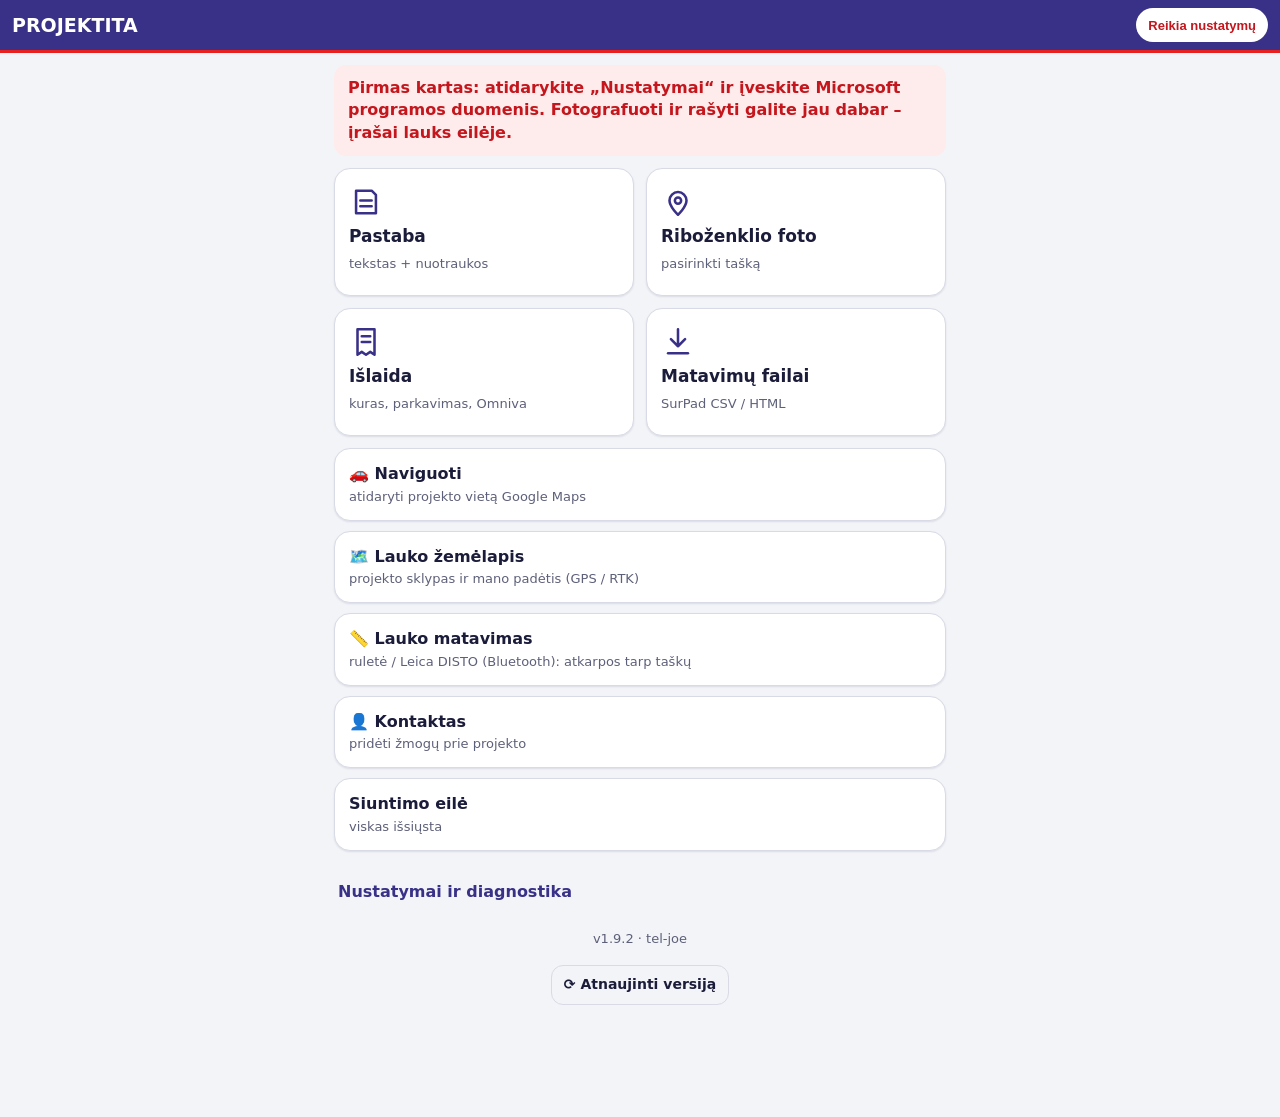
==== index.html @ d84ddcb8 "Update index.html" ====
<!doctype html>
<html lang="lt">
<head>
<meta charset="utf-8">
<meta name="viewport" content="width=device-width, initial-scale=1, viewport-fit=cover">
<meta name="theme-color" content="#393187">
<link rel="manifest" href="manifest.webmanifest">
<link rel="icon" href="icon-192.png">
<link rel="apple-touch-icon" href="icon-192.png">
<title>PROJEKTITA lauke</title>
<link rel="stylesheet" href="app.css">
</head>
<body>
<header class="top">
  <button id="btn-back" class="icon-btn" aria-label="Atgal" hidden>
    <svg viewBox="0 0 24 24" width="24" height="24" fill="none" stroke="currentColor" stroke-width="2.2" stroke-linecap="round" stroke-linejoin="round"><path d="M15 5l-7 7 7 7"/></svg>
  </button>
  <h1 id="title">PROJEKTITA</h1>
  <button id="pill" class="pill" type="button" aria-label="Siuntimo būsena">…</button>
</header>

<main id="main">

  <!-- PRADŽIA -->
  <section id="v-home" class="view" data-title="PROJEKTITA">
    <div id="home-banner" class="banner" hidden></div>
    <div class="grid">
      <button class="card act" data-go="note">
        <svg viewBox="0 0 24 24" width="34" height="34" fill="none" stroke="currentColor" stroke-width="1.8" stroke-linecap="round" stroke-linejoin="round"><path d="M5 4h11l3 3v13H5z"/><path d="M8 11h8M8 15h8"/></svg>
        <span>Pastaba</span><small>tekstas + nuotraukos</small>
      </button>
      <button class="card act" data-go="marker">
        <svg viewBox="0 0 24 24" width="34" height="34" fill="none" stroke="currentColor" stroke-width="1.8" stroke-linecap="round" stroke-linejoin="round"><path d="M12 21s-6-5.6-6-10a6 6 0 0112 0c0 4.4-6 10-6 10z"/><circle cx="12" cy="11" r="2.2"/></svg>
        <span>Riboženklio foto</span><small>pasirinkti tašką</small>
      </button>
      <button class="card act" data-go="expense">
        <svg viewBox="0 0 24 24" width="34" height="34" fill="none" stroke="currentColor" stroke-width="1.8" stroke-linecap="round" stroke-linejoin="round"><path d="M6 3h12v18l-3-2-3 2-3-2-3 2z"/><path d="M9 8h6M9 12h6"/></svg>
        <span>Išlaida</span><small>kuras, parkavimas, Omniva</small>
      </button>
      <button class="card act" data-go="files">
        <svg viewBox="0 0 24 24" width="34" height="34" fill="none" stroke="currentColor" stroke-width="1.8" stroke-linecap="round" stroke-linejoin="round"><path d="M12 3v12M7 10l5 5 5-5"/><path d="M5 20h14"/></svg>
        <span>Matavimų failai</span><small>SurPad CSV / HTML</small>
      </button>
    </div>
    <button class="card wide" id="home-nav" type="button">
      <span>🚗 Naviguoti</span><small>atidaryti projekto vietą Google Maps</small>
    </button>
    <button class="card wide" data-go="field" id="home-field" type="button">
      <span>🗺️ Lauko žemėlapis</span><small>projekto sklypas ir mano padėtis (GPS / RTK)</small>
    </button>
    <button class="card wide" data-go="fm" id="home-fm" type="button">
      <span>📏 Lauko matavimas</span><small>ruletė / Leica DISTO (Bluetooth): atkarpos tarp taškų</small>
    </button>
    <button class="card wide" data-go="contact" id="home-contact" type="button">
      <span>👤 Kontaktas</span><small>pridėti žmogų prie projekto</small>
    </button>
    <button class="card wide" data-go="queue" id="home-queue">
      <span id="home-queue-title">Siuntimo eilė</span><small id="home-queue-sub">—</small>
    </button>
    <button class="link" data-go="settings">Nustatymai ir diagnostika</button>
    <p class="muted center small" id="home-ver"></p>
    <p class="center"><button type="button" class="btn ghost small" id="home-update">⟳ Atnaujinti versiją</button></p>
  </section>

  <!-- PASTABA -->
  <section id="v-note" class="view" data-title="Nauja pastaba" hidden>
    <label class="lbl">Projektas</label>
    <button type="button" class="pick" id="note-project">Pasirinkite projektą…</button>
    <label class="lbl" for="note-cat">Tipas</label>
    <select id="note-cat"></select>
    <label class="lbl" for="note-title">Tema</label>
    <input id="note-title" type="text" autocomplete="off" placeholder="Trumpai, kas atsitiko / ką padaryti">
    <label class="lbl" for="note-body">Aprašymas</label>
    <textarea id="note-body" rows="5" placeholder="Smulkiau (nebūtina)"></textarea>
    <label class="lbl">Nuotraukos</label>
    <div class="row">
      <button type="button" class="btn" id="note-cam">Fotografuoti</button>
      <button type="button" class="btn ghost" id="note-gal">Iš galerijos</button>
    </div>
    <div class="thumbs" id="note-thumbs"></div>
    <div class="bar"><button type="button" class="btn primary" id="note-save">Išsaugoti į eilę</button></div>
  </section>

  <!-- RIBOŽYMIO FOTO -->
  <section id="v-marker" class="view" data-title="Riboženklio foto" hidden>
    <label class="lbl">Projektas</label>
    <button type="button" class="pick" id="marker-project">Pasirinkite projektą…</button>
    <div id="marker-body" hidden>
      <div class="row between">
        <div id="marker-info" class="muted small"></div>
        <button type="button" class="btn small ghost" id="marker-refresh">Atnaujinti taškus</button>
      </div>
      <input id="marker-filter" type="search" inputmode="numeric" placeholder="Ieškoti taško Nr. …" autocomplete="off">
      <div class="chips" id="marker-chips"></div>
      <div id="marker-manual" class="manual" hidden>
        <p class="muted small" id="marker-manual-msg"></p>
        <div class="row">
          <input id="marker-nr" type="text" placeholder="Taško Nr." autocomplete="off">
          <button type="button" class="btn" id="marker-nr-go">Fotografuoti</button>
        </div>
      </div>
    </div>
  </section>

  <!-- KONTAKTAS -->
  <section id="v-contact" class="view" data-title="Naujas kontaktas" hidden>
    <label class="lbl">Projektas</label>
    <button type="button" class="pick" id="ct-project">Pasirinkite projektą…</button>
    <button type="button" class="btn ghost" id="ct-pick" hidden>Pasirinkti iš telefono kontaktų</button>
    <label class="lbl" for="ct-name">Vardas, pavardė / pavadinimas</label>
    <input id="ct-name" type="text" autocomplete="off">
    <label class="lbl" for="ct-role">Kas jis projekte</label>
    <input id="ct-role" type="text" list="ct-roles" autocomplete="off" placeholder="Savininkas, kaimynas, notaras…">
    <datalist id="ct-roles"><option value="Savininkas"><option value="Bendraturtis"><option value="Užsakovo atstovas"><option value="Kaimynas"><option value="Notaras"><option value="Teisininkas"><option value="Seniūnas"><option value="Savivaldybė"><option value="Kita"></datalist>
    <label class="lbl" for="ct-phone">Telefonas</label>
    <input id="ct-phone" type="tel" autocomplete="off" placeholder="+370…">
    <label class="lbl" for="ct-email">El. paštas</label>
    <input id="ct-email" type="email" autocomplete="off">
    <label class="lbl" for="ct-notes">Pastabos</label>
    <textarea id="ct-notes" rows="3" placeholder="Nebūtina"></textarea>
    <div class="bar"><button type="button" class="btn primary" id="ct-save">Išsaugoti į eilę</button></div>
  </section>

  <!-- IŠLAIDA -->
  <section id="v-expense" class="view" data-title="Nauja išlaida" hidden>
    <label class="lbl">Projektas (nebūtina)</label>
    <button type="button" class="pick" id="exp-project">Be projekto</button>
    <label class="lbl" for="exp-cat">Kategorija</label>
    <select id="exp-cat"></select>
    <div class="row cols3">
      <div><label class="lbl" for="exp-qty">Kiekis</label><input id="exp-qty" type="text" inputmode="decimal" value="1"></div>
      <div><label class="lbl" for="exp-unit">Vnt. kaina, €</label><input id="exp-unit" type="text" inputmode="decimal" placeholder="0,00"></div>
      <div><label class="lbl" for="exp-amount">Suma, €</label><input id="exp-amount" type="text" inputmode="decimal" placeholder="0,00"></div>
    </div>
    <label class="lbl" for="exp-party">Kontrahentas</label>
    <input id="exp-party" type="text" autocomplete="off">
    <div class="row cols2">
      <div><label class="lbl" for="exp-date">Data</label><input id="exp-date" type="date"></div>
      <div><label class="lbl" for="exp-doc">Dok. Nr.</label><input id="exp-doc" type="text" autocomplete="off"></div>
    </div>
    <label class="lbl" for="exp-comment">Komentaras</label>
    <input id="exp-comment" type="text" autocomplete="off">
    <label class="lbl">Kvito nuotrauka</label>
    <div class="row">
      <button type="button" class="btn" id="exp-cam">Fotografuoti kvitą</button>
      <button type="button" class="btn ghost" id="exp-gal">Iš galerijos</button>
    </div>
    <div class="thumbs" id="exp-thumbs"></div>
    <div class="bar"><button type="button" class="btn primary" id="exp-save">Išsaugoti į eilę</button></div>
  </section>

  <!-- MATAVIMŲ FAILAI -->
  <section id="v-files" class="view" data-title="Matavimų failai" hidden>
    <label class="lbl">Projektas</label>
    <button type="button" class="pick" id="files-project">Pasirinkite projektą…</button>
    <p class="muted small">Pasirinkite SurPad eksportuotus CSV (ir, jei norite, HTML) failus. Kompiuteryje jie bus sudėti į projekto „04 matavimu duomenys“ dienos aplanką pagal matavimo datą.</p>
    <button type="button" class="btn" id="files-pick">Pasirinkti failus…</button>
    <ul class="list" id="files-list"></ul>
    <div class="bar"><button type="button" class="btn primary" id="files-save">Išsaugoti į eilę</button></div>
  </section>

  <!-- LAUKO MATAVIMAS (ruletė / DISTO) -->
  <section id="v-fm" class="view" data-title="Lauko matavimas" hidden>
    <label class="lbl">Projektas</label>
    <button type="button" class="pick" id="fm-project">Pasirinkite projektą…</button>
    <div class="card fm-box">
      <div class="row between">
        <div>
          <div id="fm-status" class="small muted">DISTO neprijungtas</div>
          <div id="fm-big" class="fm-big">—</div>
        </div>
        <button type="button" class="btn" id="fm-connect">Prijungti DISTO</button>
      </div>
    </div>
    <div id="fm-abris" class="card fm-ab" hidden>
      <div class="row between"><b>Abriso juodraštis</b><span><button type="button" class="btn small primary" id="fm-ab-full">⛶ Planas</button> <button type="button" class="btn small ghost" id="fm-ab-refresh">⟳ Atnaujinti</button></span></div>
      <div id="fm-ab-info" class="small muted"></div>
      <div class="fm-ab-wrap">
        <svg id="fm-ab-svg" xmlns="http://www.w3.org/2000/svg" preserveAspectRatio="xMidYMid meet" hidden></svg>
        <div class="fm-ab-zoom">
          <button type="button" id="fm-ab-zin" aria-label="Didinti">＋</button>
          <button type="button" id="fm-ab-zout" aria-label="Mažinti">－</button>
          <button type="button" id="fm-ab-zfit" aria-label="Rodyti visą">⤢</button>
        </div>
      </div>
      <div class="fm-ab-tools">
        <button type="button" class="btn small ghost" id="fm-ab-len">✎ Ruletės ilgis</button>
        <button type="button" class="btn small ghost" id="fm-ab-move">✥ Kampai</button>
        <button type="button" class="btn small ghost" id="fm-ab-add">＋ Objektas</button>
      </div>
      <div id="fm-ab-rot" class="fm-ab-tools" hidden>
        <span class="small muted">Pakreipti:</span>
        <select id="fm-ab-step" aria-label="Kampo žingsnis"><option value="0.1">0,1°</option><option value="0.5">0,5°</option><option value="1" selected>1°</option><option value="2">2°</option><option value="5">5°</option></select>
        <select id="fm-ab-pivot" aria-label="Sukimo taškas"><option value="a">apie pradžią</option><option value="m">apie vidurį</option><option value="b">apie pabaigą</option></select>
        <button type="button" class="btn small ghost" id="fm-ab-ccw" aria-label="Sukti prieš laikrodžio rodyklę">⟲</button>
        <button type="button" class="btn small ghost" id="fm-ab-cw" aria-label="Sukti pagal laikrodžio rodyklę">⟳</button>
        <button type="button" class="btn small ghost" id="fm-ab-del" hidden>✕ Šalinti objektą</button>
      </div>
      <div id="fm-ab-new" class="manual" hidden>
        <div class="row cols2">
          <div><label class="lbl" for="fm-ab-kind">Objektas</label><select id="fm-ab-kind"></select></div>
          <div><label class="lbl" for="fm-ab-how">Kaip</label><select id="fm-ab-how"><option value="rect">Pagal ilgį (× plotį)</option><option value="draw">Braižyti pirštu</option></select></div>
        </div>
        <div id="fm-ab-dims" class="row cols2">
          <div><label class="lbl" for="fm-ab-l">Ilgis, m</label><input id="fm-ab-l" type="text" inputmode="decimal" placeholder="0,00"></div>
          <div><label class="lbl" for="fm-ab-w">Plotis, m (kontūrui)</label><input id="fm-ab-w" type="text" inputmode="decimal" placeholder="0,00"></div>
        </div>
        <div class="row" style="margin-top:8px"><button type="button" class="btn primary" id="fm-ab-create">Pridėti</button></div>
      </div>
      <div id="fm-ab-draw" class="fm-ab-tools" hidden>
        <button type="button" class="btn small" id="fm-ab-fin-c">Baigti (uždaras)</button>
        <button type="button" class="btn small ghost" id="fm-ab-fin-o">Baigti (atviras)</button>
        <button type="button" class="btn small ghost" id="fm-ab-undo">↶ Atšaukti tašką</button>
        <button type="button" class="btn small ghost" id="fm-ab-cancel">✕</button>
      </div>
      <label class="chk"><input type="checkbox" id="fm-ab-apply" checked> Pataisyti brėžinį pagal išmatuotą ilgį</label>
      <button type="button" class="link" id="fm-ab-reset">Atstatyti pradinį brėžinį iš DWG</button>
      <div id="fm-ab-bar" class="fm-ab-bar" hidden>
        <div id="fm-ab-sel" class="small"></div>
        <div class="row">
          <input id="fm-ab-dist" type="text" inputmode="decimal" autocomplete="off" placeholder="Ruletės ilgis, m">
          <button type="button" class="btn primary" id="fm-ab-save">Įrašyti</button>
        </div>
        <div class="row"><button type="button" class="btn primary" id="fm-ab-use" hidden style="flex:1">Priskirti D2</button></div>
        <div class="row between"><span id="fm-ab-live" class="small muted">D2: —</span><button type="button" class="btn small ghost" id="fm-ab-conn">Prijungti DISTO</button></div>
      </div>
    </div>
    <div class="row cols2">
      <div><label class="lbl" for="fm-from">Nuo taško</label><input id="fm-from" type="text" list="fm-names" autocomplete="off" autocapitalize="characters" placeholder="pvz. K1"></div>
      <div><label class="lbl" for="fm-to">Iki taško</label><input id="fm-to" type="text" list="fm-names" autocomplete="off" autocapitalize="characters" placeholder="pvz. R5"></div>
    </div>
    <datalist id="fm-names"></datalist>
    <div class="row cols2">
      <div><label class="lbl" for="fm-dist">Atstumas, m</label><input id="fm-dist" type="text" inputmode="decimal" placeholder="0,000"></div>
      <div><label class="lbl" for="fm-note">Pastaba</label><input id="fm-note" type="text" autocomplete="off" placeholder="nebūtina"></div>
    </div>
    <label class="chk"><input type="checkbox" id="fm-chain"> Grandinė: kita atkarpa prasideda ten, kur ši baigėsi</label>
    <label class="chk"><input type="checkbox" id="fm-auto"> Įrašyti automatiškai, kai ateina matavimas iš DISTO</label>
    <div class="row" style="margin-top:8px">
      <button type="button" class="btn primary" id="fm-add">Įrašyti atkarpą</button>
      <button type="button" class="btn ghost" id="fm-swap" aria-label="Sukeisti Nuo ir Iki">⇄</button>
    </div>
    <h2>Atkarpos</h2>
    <ul class="list" id="fm-list"></ul>
    <label class="lbl" for="fm-sketch">Eskizo pastaba (nebūtina)</label>
    <textarea id="fm-sketch" rows="2" placeholder="Pvz. matuota nuo pastato kampų iki ribos taško prie tvoros"></textarea>
    <div class="bar"><button type="button" class="btn primary" id="fm-save">Išsaugoti į eilę</button></div>
  </section>

  <!-- EILĖ -->
  <section id="v-queue" class="view" data-title="Siuntimo eilė" hidden>
    <div class="row">
      <button type="button" class="btn primary" id="queue-send">Siųsti dabar</button>
      <button type="button" class="btn ghost" id="queue-clean">Išvalyti išsiųstus</button>
    </div>
    <p class="muted small" id="queue-msg"></p>
    <ul class="list" id="queue-list"></ul>
  </section>

  <!-- LAUKO ŽEMĖLAPIS -->
  <section id="v-field" class="view" data-title="Lauko žemėlapis" hidden>
    <div id="field-start">
      <label class="lbl">Projektas</label>
      <button type="button" class="pick" id="field-project">Pasirinkite projektą…</button>
      <p class="muted small">„Sklypas pagal mano vietą“: kompiuteris suranda jūsų vietos sklypą ir besiribojančius (≤ 0,5 m) iš „Ribos“ SHP. Pasirinkus projektą: kompiuteris (PROJEKTITA turi būti atidaryta) paruoš šio projekto sklypą, kaimynus ir objekto tašką. Telefonas paketą atsisiunčia, iš OneDrive jį ištrina ir laiko tik čia, kol paspausite „Baigti ir ištrinti“ (arba 3 dienas).</p>
      <button type="button" class="btn primary wide100" id="field-get">Gauti lauko paketą</button>
      <button type="button" class="btn primary wide100" id="field-here">📍 Sklypas pagal mano vietą (iš kompiuterio)</button>
      <button type="button" class="btn primary wide100" id="field-lpnear">📌 Vietiniai punktai pagal mano vietą</button>
      <button type="button" class="btn ghost wide100" id="field-test">Testas be projekto (mano vieta)</button>
      <div id="field-wait" class="banner" hidden><span id="field-wait-txt"></span> <button type="button" class="btn small ghost" id="field-cancel" hidden>Atšaukti</button></div>
      <h2 id="field-saved-h" hidden>Telefone esantys paketai</h2>
      <ul id="field-saved" class="list"></ul>
      <button type="button" class="btn ghost" id="field-clear" hidden>Ištrinti visus lauko duomenis</button>
    </div>
    <div id="field-map-wrap" hidden>
      <div class="fld-info" id="field-info"></div>
      <div class="fld-map">
        <canvas id="field-canvas"></canvas>
        <div class="fld-ctl">
          <button type="button" id="field-zin" aria-label="Priartinti">+</button>
          <button type="button" id="field-zout" aria-label="Nutolinti">−</button>
          <button type="button" id="field-center" aria-label="Centruoti į mane">◎</button>
          <button type="button" id="field-bg" aria-label="Fono žemėlapis">🗺</button>
          <button type="button" id="field-lp" aria-label="Vietiniai punktai" hidden>📌</button>
        </div>
        <div class="fld-lp" id="field-lp-pop" hidden><button type="button" class="x" id="field-lp-x" aria-label="Uždaryti">×</button><div id="field-lp-body"></div></div>
      </div>
      <div class="row" style="margin-top:10px">
        <button type="button" class="btn small ghost" id="field-fit">Visas sklypas</button>
        <button type="button" class="btn small ghost" id="field-mark">Žyma čia</button>
        <button type="button" class="btn small" id="field-ar">📷 AR</button>
        <button type="button" class="btn small" id="field-done">Baigti ir ištrinti</button>
      </div>
      <p id="field-legend" class="muted small"></p>
    </div>
  </section>

  <!-- NUSTATYMAI -->
  <section id="v-settings" class="view" data-title="Nustatymai" hidden>
    <h2>Paskyra</h2>
    <p id="set-account" class="muted"></p>
    <div class="row">
      <button type="button" class="btn primary" id="set-login">Prisijungti su Microsoft</button>
      <button type="button" class="btn ghost" id="set-logout">Atsijungti</button>
    </div>
    <h2>Įrenginys</h2>
    <label class="lbl" for="set-device">Įrenginio vardas (matomas importo lange)</label>
    <input id="set-device" type="text" autocomplete="off">
    <h2>Microsoft programa (vienkartinis nustatymas)</h2>
    <label class="lbl" for="set-client">Application (client) ID</label>
    <input id="set-client" type="text" autocomplete="off" spellcheck="false">
    <label class="lbl" for="set-tenant">Directory (tenant) ID</label>
    <input id="set-tenant" type="text" autocomplete="off" spellcheck="false">
    <label class="lbl" for="set-path">OneDrive aplankas telefono dėžutei</label>
    <input id="set-path" type="text" autocomplete="off" spellcheck="false">
    <div class="bar"><button type="button" class="btn primary" id="set-save">Išsaugoti nustatymus</button></div>
    <h2>Duomenys iš kompiuterio</h2>
    <p class="muted small" id="set-data"></p>
    <button type="button" class="btn" id="set-refresh">Atnaujinti projektų sąrašą</button>
    <button type="button" class="btn ghost" id="set-fieldclear">Ištrinti visus lauko duomenis</button>
    <button type="button" class="btn" id="set-lpreload">Atnaujinti vietinius punktus (iš OneDrive)</button>
    <button type="button" class="btn" id="set-lplink">Susieti nuotraukas su punktais (photo)</button>
    <p class="muted small" id="set-lpinfo"></p>
    <h2>Diagnostika</h2>
    <pre id="set-log" class="log"></pre>
    <div class="row">
      <button type="button" class="btn ghost" id="set-copylog">Kopijuoti žurnalą</button>
      <button type="button" class="btn ghost" id="set-clearlog">Išvalyti</button>
    </div>
  </section>
</main>

<!-- AR KAMEROS VAIZDAS -->
<div id="ar" hidden>
  <video id="ar-video" playsinline muted autoplay></video>
  <canvas id="ar-canvas"></canvas>
  <div id="ar-hud" class="ar-hud"></div>
  <div id="ar-msg" class="ar-msg"></div>
  <div class="ar-bar">
    <div id="ar-panel" class="ar-panel" hidden>
      <div class="ar-row">
        <button type="button" id="ar-left" aria-label="Perstumti kairėn">◀ 1°</button>
        <button type="button" id="ar-right" aria-label="Perstumti dešinėn">1° ▶</button>
        <button type="button" id="ar-up" aria-label="Pakelti taškus">▲ 0,5°</button>
        <button type="button" id="ar-down" aria-label="Nuleisti taškus">▼ 0,5°</button>
      </div>
      <div class="ar-row">
        <button type="button" id="ar-fov-">FOV −</button>
        <button type="button" id="ar-fov+">FOV +</button>
        <button type="button" id="ar-h">Aukštis</button>
        <button type="button" id="ar-reset">Atstatyti</button>
      </div>
      <div class="ar-row">
        <button type="button" id="ar-bh">Linijos aukštis virš žemės</button>
      </div>
    </div>
    <div class="ar-row">
      <button type="button" id="ar-cal" class="main">Sulygiuoti pagal tašką</button>
      <button type="button" id="ar-fix">📌 Fiksuoti vietą</button>
    </div>
    <div class="ar-row">
      <button type="button" id="ar-cfg">⚙ Kalibravimas</button>
      <button type="button" id="ar-close">Uždaryti</button>
    </div>
  </div>
  <div id="ar-pick" class="ar-pick" hidden>
    <div class="ar-pick-card">
      <div class="sheet-head"><strong>Į kurį tašką nukreipta kryptis?</strong><button type="button" class="icon-btn" id="ar-pick-close" aria-label="Uždaryti">✕</button></div>
      <p class="muted small">Atsistokite vienoje vietoje ir nutaikykite centrinį kryžiuką į tikrą tašką ant ŽEMĖS natūroje (pvz. riboženklį), tada pasirinkite jį sąraše. Taip sulygiuojama ir kryptis, ir pasvirimas.</p>
      <ul id="ar-pick-list" class="list pick-list"></ul>
    </div>
  </div>
</div>

<!-- PROJEKTO PASIRINKIMAS -->
<div id="picker" class="sheet" hidden>
  <div class="sheet-card">
    <div class="sheet-head">
      <strong id="picker-title">Projektas</strong>
      <button type="button" class="icon-btn" id="picker-close" aria-label="Uždaryti">
        <svg viewBox="0 0 24 24" width="24" height="24" fill="none" stroke="currentColor" stroke-width="2.2" stroke-linecap="round"><path d="M6 6l12 12M18 6L6 18"/></svg>
      </button>
    </div>
    <input id="picker-q" type="search" placeholder="Ieškoti pagal PRJ, užsakovą, vietovę…" autocomplete="off">
    <label class="chk"><input type="checkbox" id="picker-completed"> Rodyti ir užbaigtus</label>
    <ul class="list pick-list" id="picker-list"></ul>
    <div class="manual-prj">
      <input id="picker-manual" type="text" placeholder="Arba įrašykite PRJ numerį (pvz. PRJ491)" autocomplete="off" autocapitalize="characters">
      <button type="button" class="btn" id="picker-manual-ok">Naudoti</button>
    </div>
    <p class="muted small" id="picker-note"></p>
  </div>
</div>

<div id="toast" class="toast" hidden></div>

<input type="file" id="in-cam" accept="image/*" capture="environment" hidden>
<input type="file" id="in-gal" accept="image/*" multiple hidden>
<input type="file" id="in-files" accept=".csv,.htm,.html,text/csv,text/html,text/plain" multiple hidden>

<script src="config.js"></script>
<script src="app.js"></script>
</body>
</html>
---- app.css ----
/* Įmonės spalvos: tamsiai mėlyna, raudona, balta (+ pilka neutraliems elementams) */
:root{
  --bg:#f3f4f8; --card:#ffffff; --text:#1b1c3a; --muted:#5d6079; --line:#d8dae6;
  --primary:#393187; --primary-text:#ffffff; --primary-soft:#e8e7f5;
  --accent:#e8201f;
  --warn:#c4161c; --warn-soft:#fdeceb; --bad:#c4161c; --bad-soft:#fdeceb; --ok:#393187;
  --shadow:0 1px 2px rgba(20,20,60,.10);
}
@media (prefers-color-scheme:dark){
  :root{
    --bg:#121226; --card:#1b1b38; --text:#eceefb; --muted:#a4a7c8; --line:#2d2e56;
    --primary:#8d86e8; --primary-text:#101036; --primary-soft:#26264f;
    --accent:#ff5a58;
    --warn:#ff8a86; --warn-soft:#3c1a22; --bad:#ff6b68; --bad-soft:#3c1a22; --ok:#b3aef6;
    --shadow:none;
  }
}
*{box-sizing:border-box;-webkit-tap-highlight-color:transparent}
html,body{margin:0;padding:0;background:var(--bg);color:var(--text);
  font:16px/1.4 system-ui,-apple-system,"Segoe UI",Roboto,Arial,sans-serif}
.top{position:sticky;top:0;z-index:5;display:flex;align-items:center;gap:8px;
  padding:calc(8px + env(safe-area-inset-top)) 12px 8px;background:var(--primary);color:var(--primary-text);border-bottom:3px solid var(--accent)}
.top h1{flex:1;margin:0;font-size:19px;font-weight:650;white-space:nowrap;overflow:hidden;text-overflow:ellipsis}
.icon-btn{background:transparent;border:0;color:inherit;padding:8px;margin:-4px;border-radius:10px;min-width:44px;min-height:44px;display:inline-flex;align-items:center;justify-content:center}
.pill{border:0;border-radius:999px;padding:7px 12px;font-size:13px;font-weight:600;background:rgba(255,255,255,.2);color:var(--primary-text);min-height:34px}
.pill.ok{background:rgba(255,255,255,.25)}
.pill.warn{background:#ffffff;color:var(--warn)}
.pill.bad{background:var(--bad);color:#ffffff}
main{padding:12px 14px calc(96px + env(safe-area-inset-bottom));max-width:640px;margin:0 auto}
.view[hidden],[hidden]{display:none !important}
h2{font-size:14px;text-transform:uppercase;letter-spacing:.06em;color:var(--muted);margin:22px 0 6px}
.lbl{display:block;font-size:13px;font-weight:600;color:var(--muted);margin:14px 0 5px}
input[type=text],input[type=search],input[type=date],input[type=tel],input[type=email],select,textarea,.pick{
  width:100%;font:inherit;color:var(--text);background:var(--card);border:1.5px solid var(--line);
  border-radius:12px;padding:13px 12px;min-height:50px}
textarea{resize:vertical}
input:focus,select:focus,textarea:focus,.pick:focus{outline:2px solid var(--primary);outline-offset:1px;border-color:transparent}
.pick{text-align:left;display:block;cursor:pointer}
.pick.empty{color:var(--muted)}
.pick.filled{font-weight:600}
.row{display:flex;gap:10px;flex-wrap:wrap;align-items:flex-end}
.row.between{justify-content:space-between;align-items:center}
.row.cols3>div{flex:1 1 0;min-width:0}
.row.cols2>div{flex:1 1 0;min-width:0}
.row>input{flex:1}
.btn{font:inherit;font-weight:650;border-radius:12px;border:1.5px solid var(--primary);background:var(--card);color:var(--primary);
  padding:12px 16px;min-height:50px;cursor:pointer}
.btn.primary{background:var(--primary);color:var(--primary-text)}
.btn.ghost{border-color:var(--line);color:var(--text);background:transparent}
.btn.small{min-height:40px;padding:8px 12px;font-size:14px}
.btn:disabled{opacity:.5}
.bar{position:sticky;bottom:0;padding:12px 0 calc(8px + env(safe-area-inset-bottom));background:linear-gradient(to top,var(--bg) 70%,transparent);margin-top:18px}
.bar .btn{width:100%}
.grid{display:grid;grid-template-columns:1fr 1fr;gap:12px;margin:6px 0 12px}
.card{background:var(--card);border:1px solid var(--line);border-radius:16px;box-shadow:var(--shadow);color:var(--text);font:inherit}
.card.act{display:flex;flex-direction:column;align-items:flex-start;gap:6px;padding:16px 14px;min-height:128px;text-align:left;cursor:pointer}
.card.act svg{color:var(--primary)}
.card.act span{font-size:17px;font-weight:700}
.card.act small,.card.wide small{color:var(--muted);font-size:13px}
.card.wide{margin-bottom:10px;display:flex;flex-direction:column;gap:2px;width:100%;padding:14px;text-align:left;cursor:pointer}
.card.wide span{font-weight:700}
.link{background:none;border:0;color:var(--primary);font:inherit;font-weight:600;padding:14px 4px;margin-top:6px;cursor:pointer}
.banner{border-radius:12px;padding:12px 14px;margin-bottom:12px;background:var(--warn-soft);color:var(--warn);font-weight:600}
.banner.bad{background:var(--bad-soft);color:var(--bad)}
.muted{color:var(--muted)} .small{font-size:13px} .center{text-align:center}
.thumbs{display:flex;flex-wrap:wrap;gap:8px;margin-top:10px}
.thumb{position:relative;width:84px;height:84px;border-radius:10px;overflow:hidden;border:1px solid var(--line);background:var(--card)}
.thumb img{width:100%;height:100%;object-fit:cover;display:block}
.thumb button{position:absolute;top:2px;right:2px;width:28px;height:28px;border-radius:50%;border:0;background:rgba(0,0,0,.65);color:#fff;font-size:16px;line-height:1}
.list{list-style:none;margin:10px 0;padding:0}
.list li{background:var(--card);border:1px solid var(--line);border-radius:12px;padding:11px 12px;margin-bottom:8px}
.list li .t{font-weight:650}
.list li .s{color:var(--muted);font-size:13px;margin-top:2px;word-break:break-word}
.list li .st{display:inline-block;font-size:12px;font-weight:700;border-radius:999px;padding:2px 9px;margin-top:6px}
.st.pending{background:var(--warn-soft);color:var(--warn)}
.st.sending{background:var(--primary-soft);color:var(--ok)}
.st.sent{background:var(--primary-soft);color:var(--ok)}
.st.error{background:var(--bad-soft);color:var(--bad)}
.list li .acts{display:flex;gap:8px;margin-top:8px}
.chips{display:grid;grid-template-columns:repeat(auto-fill,minmax(92px,1fr));gap:9px;margin:10px 0}
.chip{position:relative;font:inherit;border:1.5px solid var(--line);background:var(--card);color:var(--text);border-radius:12px;
  padding:10px 6px 8px;min-height:64px;text-align:center;cursor:pointer}
.chip b{display:block;font-size:20px}
.chip small{display:block;color:var(--muted);font-size:12px;overflow:hidden;text-overflow:ellipsis;white-space:nowrap}
.chip.done{border-color:var(--primary);background:var(--primary-soft)}
.chip .n{position:absolute;top:4px;right:6px;font-size:12px;font-weight:700;color:var(--ok)}
.manual{margin-top:14px;padding:12px;border:1px dashed var(--line);border-radius:12px}
.sheet{position:fixed;inset:0;z-index:20;background:rgba(0,0,0,.5);display:flex;align-items:flex-end}
.sheet-card{background:var(--bg);width:100%;max-width:640px;margin:0 auto;border-radius:18px 18px 0 0;padding:14px 14px calc(14px + env(safe-area-inset-bottom));
  max-height:88vh;display:flex;flex-direction:column}
.sheet-head{display:flex;align-items:center;justify-content:space-between;margin-bottom:8px}
.pick-list{overflow:auto;flex:1;min-height:120px}
.pick-list li{cursor:pointer}
.chk{display:flex;gap:8px;align-items:center;margin:8px 0;font-size:14px;color:var(--muted)}
.chk input{width:20px;height:20px}
.manual-prj{display:flex;gap:8px;margin-top:6px}
.manual-prj input{flex:1}
.toast{position:fixed;left:50%;bottom:calc(24px + env(safe-area-inset-bottom));transform:translateX(-50%);z-index:30;
  background:#222;color:#fff;border-radius:12px;padding:12px 16px;max-width:90vw;font-weight:600;box-shadow:0 4px 14px rgba(0,0,0,.35)}
.toast.bad{background:var(--bad);color:#fff}
.log{background:var(--card);border:1px solid var(--line);border-radius:12px;padding:10px;font:12px/1.35 ui-monospace,Menlo,Consolas,monospace;
  white-space:pre-wrap;word-break:break-word;max-height:260px;overflow:auto}

/* lauko žemėlapis */
.wide100{width:100%;margin-top:6px}
.fld-info{background:var(--card);border:1px solid var(--line);border-radius:12px;padding:10px 12px;margin-bottom:8px;min-height:64px;line-height:1.45}
.fld-info .acc{font-size:22px;font-weight:800}
.fld-info .acc.ok{color:#1b7f3b}.fld-info .acc.warn{color:#b26a00}.fld-info .acc.bad{color:var(--bad)}
.warnTxt{color:var(--warn);font-weight:600}
.fld-map{position:relative;height:min(60vh,560px);min-height:300px;border:1px solid var(--line);border-radius:12px;overflow:hidden;background:var(--card)}
.fld-map canvas{display:block;width:100%;height:100%}
.fld-ctl{position:absolute;right:8px;top:36px;display:flex;flex-direction:column;gap:8px}
.fld-ctl button{width:44px;height:44px;border-radius:12px;border:1px solid var(--line);background:var(--card);color:var(--text);font-size:22px;font-weight:700;box-shadow:var(--shadow)}
#field-wait .btn{margin-left:8px}
.fld-lp{position:absolute;left:8px;right:64px;bottom:8px;max-height:58%;overflow:auto;background:var(--card);border:1px solid var(--line);border-radius:12px;padding:10px 34px 10px 12px;box-shadow:var(--shadow);font-size:13px;line-height:1.4}
.fld-lp .x{position:absolute;right:4px;top:2px;border:0;background:none;font-size:24px;line-height:1;color:var(--text);min-width:32px;min-height:32px}
.fld-lp .dot{display:inline-block;width:12px;height:12px;border-radius:50%;border:1px solid #232323;margin-right:6px;vertical-align:-1px}
.fld-lp table{width:100%;border-collapse:collapse;margin-top:6px}
.fld-lp td{padding:2px 4px;border-top:1px solid var(--line);vertical-align:top;word-break:break-word}
.fld-lp td:first-child{color:var(--muted);width:36%}
.fld-lp .lp-edit,.fld-lp .lp-ph{margin-top:10px}
.fld-lp .lp-edit .row{display:flex;gap:6px;align-items:center}
.fld-lp .lp-edit textarea{width:100%;box-sizing:border-box;padding:8px;border:1px solid var(--line);border-radius:8px;background:var(--card);color:var(--text);font:inherit;font-size:15px;resize:vertical}
.fld-lp .lp-edit textarea+.btn{margin-top:6px}
.fld-lp .lp-edit input{flex:1;min-width:0;padding:8px;border:1px solid var(--line);border-radius:8px;background:var(--card);color:var(--text);font-size:15px}
.fld-lp .lp-ph .btn{margin-top:6px}
.banner.info{background:var(--primary-soft);color:var(--text);font-weight:500}

/* AR */
#ar{position:fixed;inset:0;z-index:40;background:#000;color:#fff}
#ar video,#ar canvas{position:absolute;inset:0;width:100%;height:100%}
#ar video{object-fit:cover}
.ar-hud{position:absolute;left:8px;right:8px;top:calc(8px + env(safe-area-inset-top));background:rgba(0,0,0,.55);border-radius:12px;padding:8px 10px;font-size:14px;line-height:1.35;color:#fff}
.ar-hud .acc{font-size:20px;font-weight:800}.ar-hud .acc.ok{color:#6ee79a}.ar-hud .acc.warn{color:#ffc266}.ar-hud .acc.bad{color:#ff8a80}
.ar-hud .muted{color:#d6d8ee}.ar-hud .warnTxt{color:#ffc266}
.ar-msg{position:absolute;left:12px;right:12px;top:40%;text-align:center;font-weight:700;text-shadow:0 1px 3px #000}
.ar-bar{position:absolute;left:0;right:0;bottom:0;padding:8px 8px calc(10px + env(safe-area-inset-bottom));background:linear-gradient(to top,rgba(0,0,0,.7),transparent)}
.ar-row{display:flex;gap:8px;margin-top:8px}
.ar-row button{flex:1;min-height:46px;border-radius:12px;border:1px solid rgba(255,255,255,.4);background:rgba(0,0,0,.55);color:#fff;font:inherit;font-weight:650}
.ar-row button.main{background:var(--primary);border-color:transparent;flex:2}
.ar-row button.on{background:#1b7a2e;border-color:transparent}
.ar-panel{background:rgba(0,0,0,.45);border-radius:12px;padding:0 6px 8px}
.ar-pick{position:absolute;inset:0;background:rgba(0,0,0,.6);display:flex;align-items:flex-end}
.ar-pick-card{background:var(--bg);color:var(--text);width:100%;border-radius:18px 18px 0 0;padding:14px 14px calc(14px + env(safe-area-inset-bottom));max-height:70vh;overflow:auto}
.ar-pick-card li{cursor:pointer}

/* Lauko matavimas (DISTO) */
.fm-box{padding:12px 14px;margin:10px 0}
.fm-big{font-size:34px;font-weight:700;line-height:1.1}
.fm-box.ok{border-color:var(--primary);background:var(--primary-soft)}
.list li.fm-item{display:flex;align-items:center;gap:10px;justify-content:space-between}
.list li.fm-item .acts{margin:0}

/* Abriso juodraštis (lauko matavimas) */
.fm-ab{padding:10px 12px;margin:10px 0}
.fm-ab svg{width:100%;height:auto;max-height:62vh;background:var(--bg);border:1px solid var(--line);border-radius:12px;margin:8px 0;touch-action:pan-y}
.fm-ab-tools{display:flex;flex-wrap:wrap;gap:6px;align-items:center;margin:6px 0}
.fm-ab-tools select{width:auto;min-height:36px;padding:4px 8px}
.fm-ab.full{position:fixed;inset:0;z-index:60;margin:0;border-radius:0;overflow:auto;padding:calc(10px + env(safe-area-inset-top)) 12px calc(150px + env(safe-area-inset-bottom));background:var(--bg)}
.fm-ab.full svg{height:52vh;max-height:none;touch-action:none}
.fm-ab-wrap{position:relative}
.fm-ab.full .fm-ab-wrap{position:sticky;top:0;z-index:5;background:var(--bg)}
.fm-ab-zoom{position:absolute;top:14px;right:8px;display:flex;flex-direction:column;gap:6px;z-index:6}
.fm-ab-zoom button{width:44px;height:44px;border-radius:12px;border:1px solid var(--line);background:var(--card);color:var(--text,inherit);font-size:22px;line-height:1;box-shadow:0 2px 6px rgba(0,0,0,.25);padding:0}
.fm-ab-zoom button:active{background:var(--primary);color:#fff}
.fm-ab-bar{position:fixed;left:0;right:0;bottom:0;z-index:70;background:var(--card);border-top:2px solid var(--primary);padding:10px 12px calc(10px + env(safe-area-inset-bottom));display:flex;flex-direction:column;gap:6px}
.fm-ab-bar .row{display:flex;gap:8px;align-items:center}
.fm-ab-bar input{flex:1;min-width:0}
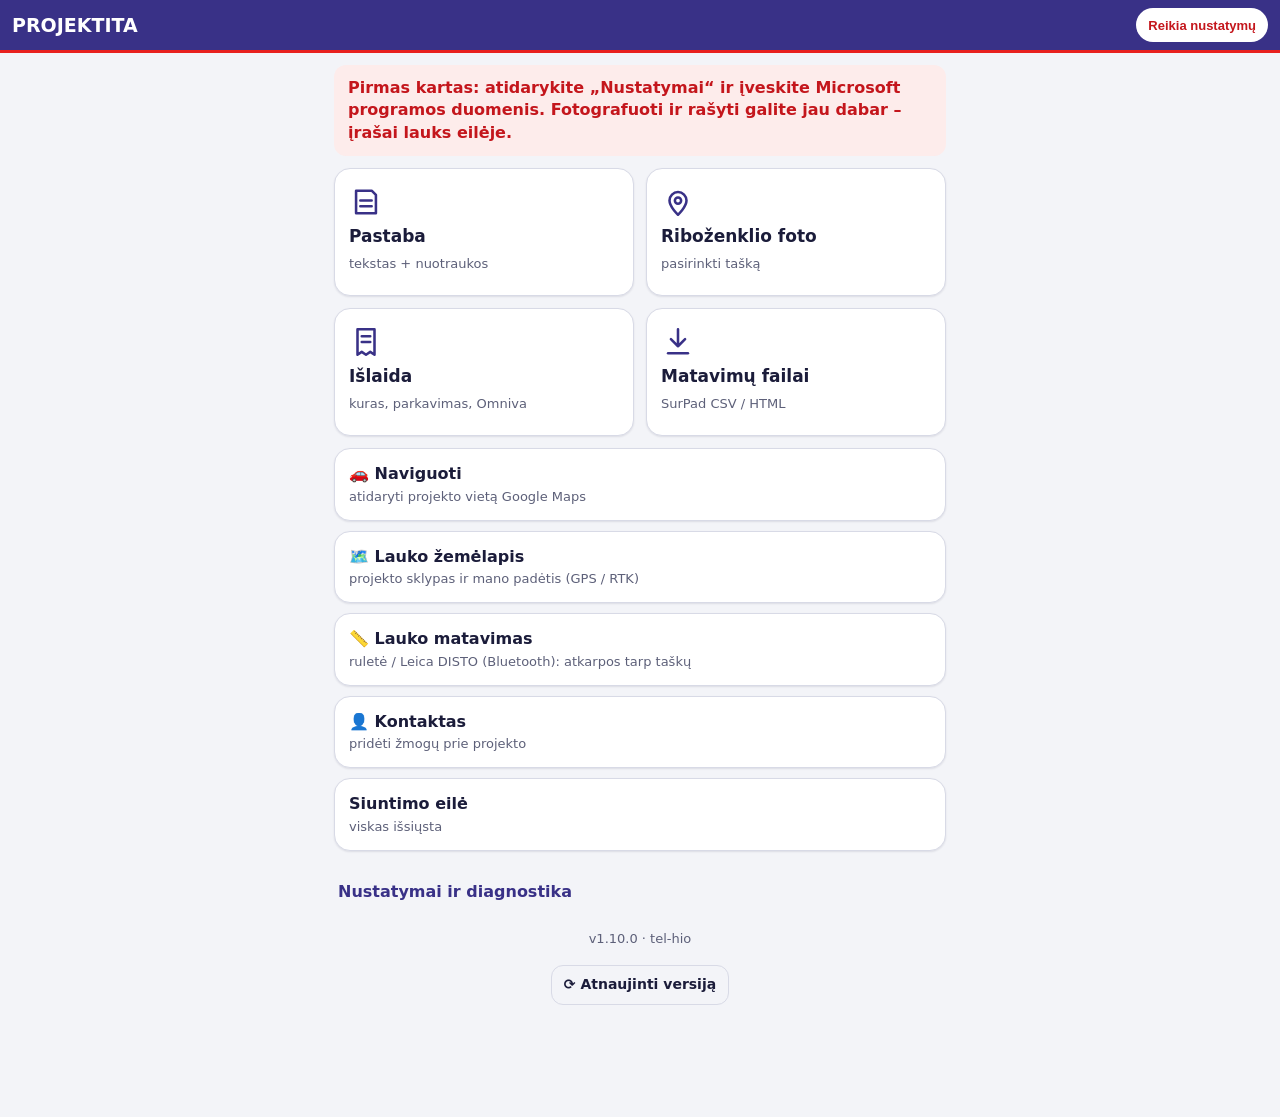
==== commit cecd43aa: "Update index.html" ====
--- a/index.html
+++ b/index.html
@@ -264,7 +264,7 @@
       <button type="button" class="pick" id="field-project">Pasirinkite projektą…</button>
       <p class="muted small">„Sklypas pagal mano vietą“: kompiuteris suranda jūsų vietos sklypą ir besiribojančius (≤ 0,5 m) iš „Ribos“ SHP. Pasirinkus projektą: kompiuteris (PROJEKTITA turi būti atidaryta) paruoš šio projekto sklypą, kaimynus ir objekto tašką. Telefonas paketą atsisiunčia, iš OneDrive jį ištrina ir laiko tik čia, kol paspausite „Baigti ir ištrinti“ (arba 3 dienas).</p>
       <button type="button" class="btn primary wide100" id="field-get">Gauti lauko paketą</button>
-      <button type="button" class="btn primary wide100" id="field-here">📍 Sklypas pagal mano vietą (iš kompiuterio)</button>
+      <button type="button" class="btn primary wide100" id="field-here">📍 Sklypas pagal mano vietą</button>
       <button type="button" class="btn primary wide100" id="field-lpnear">📌 Vietiniai punktai pagal mano vietą</button>
       <button type="button" class="btn ghost wide100" id="field-test">Testas be projekto (mano vieta)</button>
       <div id="field-wait" class="banner" hidden><span id="field-wait-txt"></span> <button type="button" class="btn small ghost" id="field-cancel" hidden>Atšaukti</button></div>
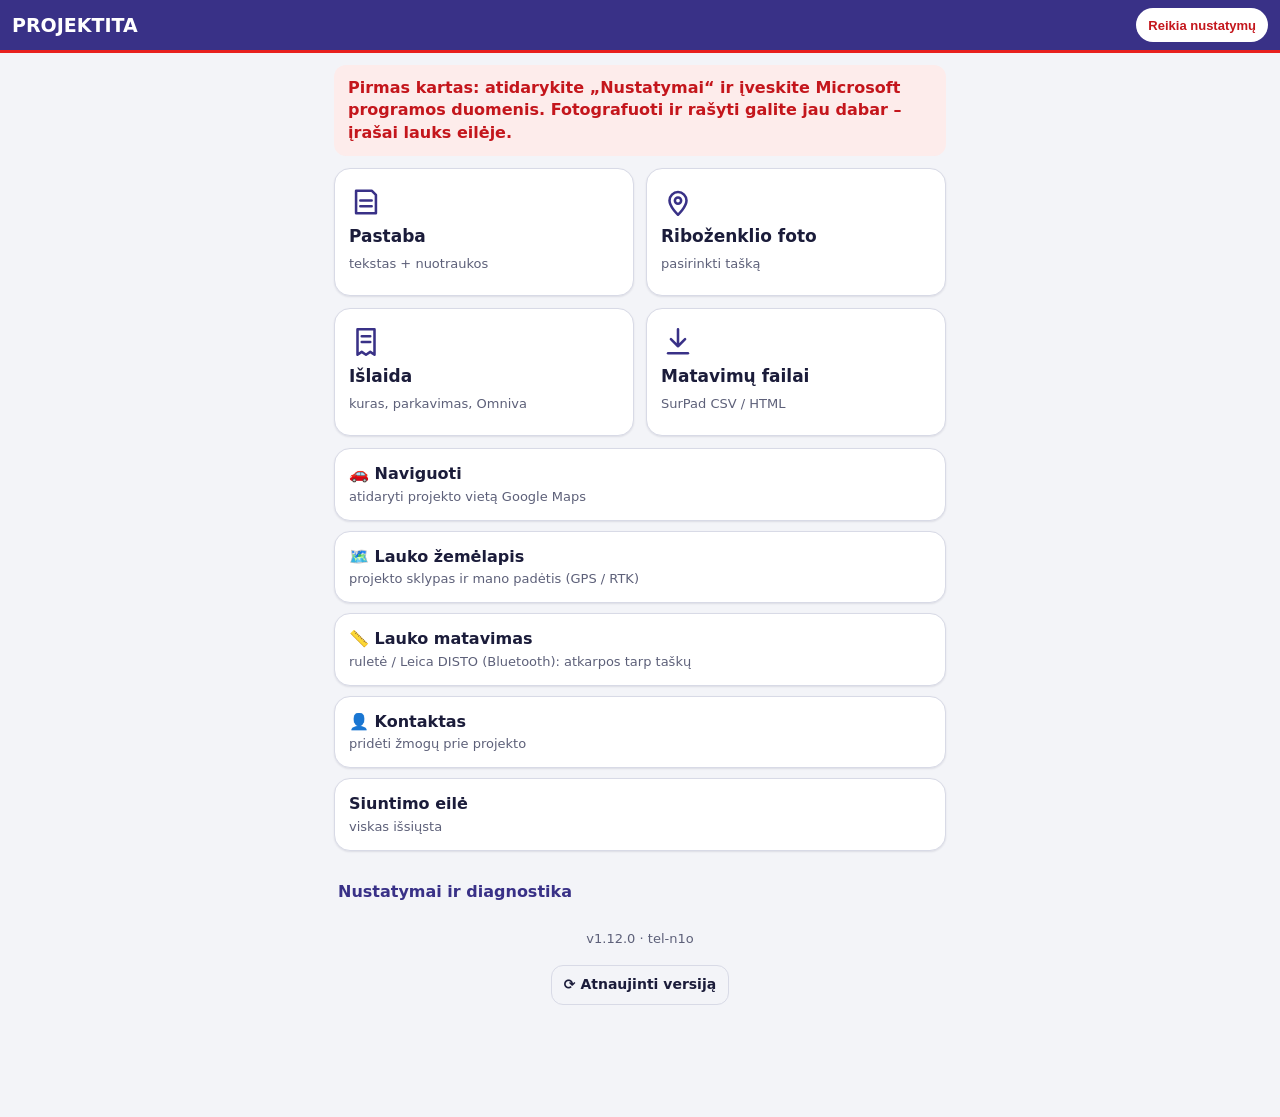
==== commit 07df384f: "Update index.html" ====
--- a/index.html
+++ b/index.html
@@ -181,6 +181,7 @@
           <button type="button" id="fm-ab-zin" aria-label="Didinti">＋</button>
           <button type="button" id="fm-ab-zout" aria-label="Mažinti">－</button>
           <button type="button" id="fm-ab-zfit" aria-label="Rodyti visą">⤢</button>
+          <button type="button" id="fm-ab-zvx" class="vx" aria-label="Įterpti viršūnę į pasirinktą kraštinę" hidden>●＋</button>
         </div>
       </div>
       <div class="fm-ab-tools">
@@ -194,7 +195,14 @@
         <select id="fm-ab-pivot" aria-label="Sukimo taškas"><option value="a">apie pradžią</option><option value="m">apie vidurį</option><option value="b">apie pabaigą</option></select>
         <button type="button" class="btn small ghost" id="fm-ab-ccw" aria-label="Sukti prieš laikrodžio rodyklę">⟲</button>
         <button type="button" class="btn small ghost" id="fm-ab-cw" aria-label="Sukti pagal laikrodžio rodyklę">⟳</button>
+        <button type="button" class="btn small ghost" id="fm-ab-vx">＋ Viršūnė linijoje</button>
+        <button type="button" class="btn small ghost" id="fm-ab-vxu" hidden>↶ Atšaukti viršūnę</button>
         <button type="button" class="btn small ghost" id="fm-ab-del" hidden>✕ Šalinti objektą</button>
+      </div>
+      <div id="fm-ab-vxp" class="manual" hidden>
+        <div class="small">Palieskite liniją brėžinyje, kur įterpti viršūnę – arba įrašykite atstumą nuo kraštinės pradžios:</div>
+        <div class="row"><input id="fm-ab-vxd" type="text" inputmode="decimal" autocomplete="off" placeholder="Atstumas nuo pradžios, m"><button type="button" class="btn primary" id="fm-ab-vxok">Įdėti</button></div>
+        <div class="row"><button type="button" class="btn small ghost" id="fm-ab-vxd2">← D2</button><button type="button" class="btn small ghost" id="fm-ab-vxmid">Viduryje</button><button type="button" class="btn small ghost" id="fm-ab-vxc">✕ Uždaryti</button></div>
       </div>
       <div id="fm-ab-new" class="manual" hidden>
         <div class="row cols2">
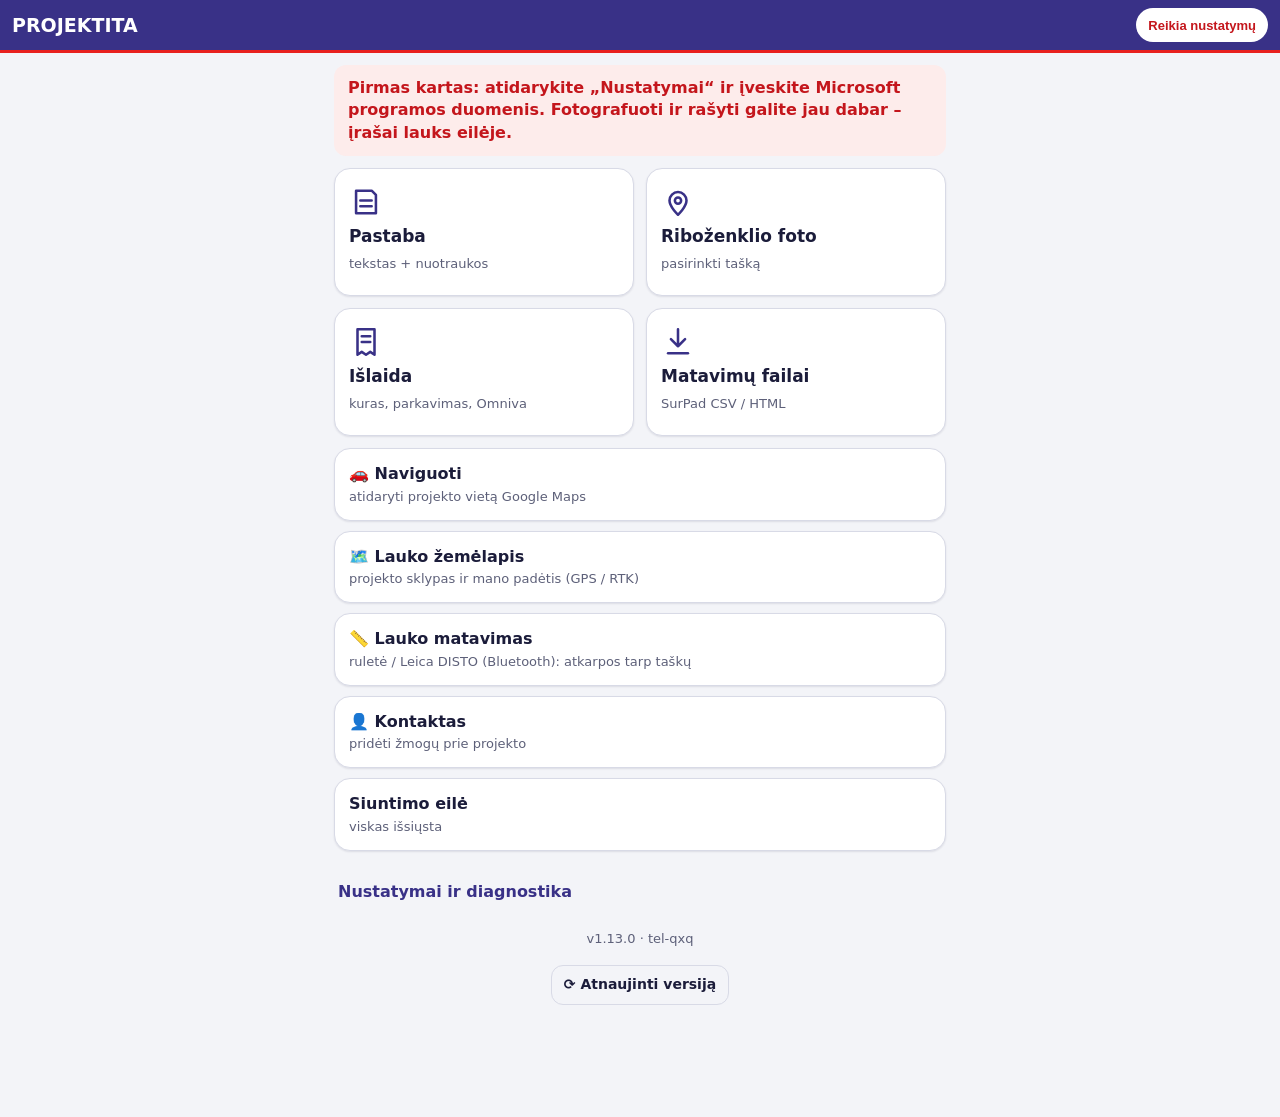
==== commit 1d5660ed: "Update index.html" ====
--- a/index.html
+++ b/index.html
@@ -181,6 +181,7 @@
           <button type="button" id="fm-ab-zin" aria-label="Didinti">＋</button>
           <button type="button" id="fm-ab-zout" aria-label="Mažinti">－</button>
           <button type="button" id="fm-ab-zfit" aria-label="Rodyti visą">⤢</button>
+          <button type="button" id="fm-ab-zwd" class="vx" aria-label="Sutapdinti kampus">⌖</button>
           <button type="button" id="fm-ab-zvx" class="vx" aria-label="Įterpti viršūnę į pasirinktą kraštinę" hidden>●＋</button>
         </div>
       </div>
@@ -188,6 +189,8 @@
         <button type="button" class="btn small ghost" id="fm-ab-len">✎ Ruletės ilgis</button>
         <button type="button" class="btn small ghost" id="fm-ab-move">✥ Kampai</button>
         <button type="button" class="btn small ghost" id="fm-ab-add">＋ Objektas</button>
+        <button type="button" class="btn small ghost" id="fm-ab-wd">⌖ Sutapdinti kampus</button>
+        <button type="button" class="btn small ghost" id="fm-ab-vxu" hidden>↶ Atšaukti keitimą</button>
       </div>
       <div id="fm-ab-rot" class="fm-ab-tools" hidden>
         <span class="small muted">Pakreipti:</span>
@@ -196,7 +199,6 @@
         <button type="button" class="btn small ghost" id="fm-ab-ccw" aria-label="Sukti prieš laikrodžio rodyklę">⟲</button>
         <button type="button" class="btn small ghost" id="fm-ab-cw" aria-label="Sukti pagal laikrodžio rodyklę">⟳</button>
         <button type="button" class="btn small ghost" id="fm-ab-vx">＋ Viršūnė linijoje</button>
-        <button type="button" class="btn small ghost" id="fm-ab-vxu" hidden>↶ Atšaukti viršūnę</button>
         <button type="button" class="btn small ghost" id="fm-ab-del" hidden>✕ Šalinti objektą</button>
       </div>
       <div id="fm-ab-vxp" class="manual" hidden>
--- a/app.css
+++ b/app.css
@@ -163,6 +163,9 @@
 .fm-ab-zoom{position:absolute;top:14px;right:8px;display:flex;flex-direction:column;gap:6px;z-index:6}
 .fm-ab-zoom button{width:44px;height:44px;border-radius:12px;border:1px solid var(--line);background:var(--card);color:var(--text,inherit);font-size:22px;line-height:1;box-shadow:0 2px 6px rgba(0,0,0,.25);padding:0}
 .fm-ab-zoom button:active{background:var(--primary);color:#fff}
+.fm-ab-zoom button.vx{font-size:14px;font-weight:700;color:var(--primary)}
+.fm-ab-zoom button.vx.on{background:var(--primary);color:#fff}
+#fm-ab-bar #fm-ab-vxp{margin:0 0 6px;padding:6px 0 0}
 .fm-ab-bar{position:fixed;left:0;right:0;bottom:0;z-index:70;background:var(--card);border-top:2px solid var(--primary);padding:10px 12px calc(10px + env(safe-area-inset-bottom));display:flex;flex-direction:column;gap:6px}
 .fm-ab-bar .row{display:flex;gap:8px;align-items:center}
 .fm-ab-bar input{flex:1;min-width:0}
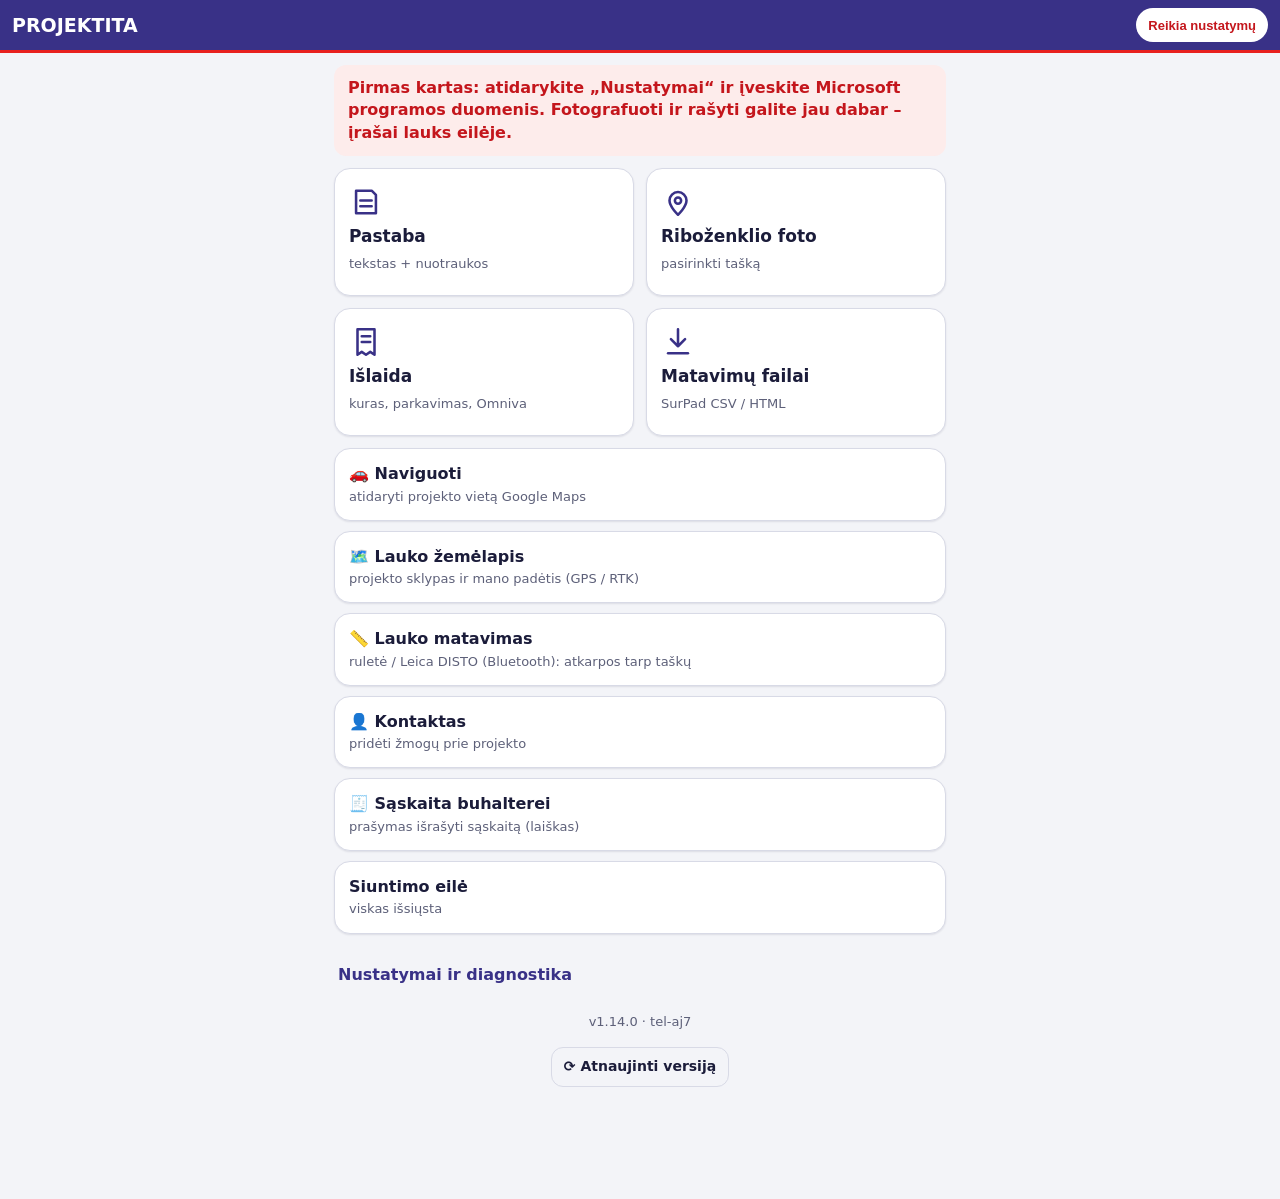
==== commit fec2a33a: "Update index.html" ====
--- a/index.html
+++ b/index.html
@@ -54,6 +54,9 @@
     <button class="card wide" data-go="contact" id="home-contact" type="button">
       <span>👤 Kontaktas</span><small>pridėti žmogų prie projekto</small>
     </button>
+    <button class="card wide" data-go="invoice" id="home-invoice" type="button">
+      <span>🧾 Sąskaita buhalterei</span><small>prašymas išrašyti sąskaitą (laiškas)</small>
+    </button>
     <button class="card wide" data-go="queue" id="home-queue">
       <span id="home-queue-title">Siuntimo eilė</span><small id="home-queue-sub">—</small>
     </button>
@@ -119,6 +122,38 @@
     <label class="lbl" for="ct-notes">Pastabos</label>
     <textarea id="ct-notes" rows="3" placeholder="Nebūtina"></textarea>
     <div class="bar"><button type="button" class="btn primary" id="ct-save">Išsaugoti į eilę</button></div>
+  </section>
+
+  <!-- SĄSKAITA BUHALTEREI -->
+  <section id="v-invoice" class="view" data-title="Sąskaita buhalterei" hidden>
+    <label class="lbl">Projektas</label>
+    <button type="button" class="pick" id="inv-project">Pasirinkite projektą…</button>
+    <div id="inv-fin" class="small muted" style="margin:6px 0"></div>
+    <label class="lbl" for="inv-customer">Užsakovas</label>
+    <input id="inv-customer" type="text" autocomplete="off">
+    <label class="lbl" for="inv-work">Darbų rūšis</label>
+    <input id="inv-work" type="text" autocomplete="off">
+    <label class="lbl" for="inv-contract">Sutartis</label>
+    <input id="inv-contract" type="text" autocomplete="off" placeholder="Nr., data arba „žodinė sutartis“">
+    <div class="row cols2">
+      <div><label class="lbl" for="inv-amount">Sąskaitą išrašyti, €</label><input id="inv-amount" type="text" inputmode="decimal" placeholder="0,00"></div>
+      <div><label class="lbl" for="inv-stage">Atsiskaitymas</label><select id="inv-stage"><option>Avansas</option><option>Tarpinis mokėjimas</option><option>Galutinis atsiskaitymas</option><option>Kita</option></select></div>
+    </div>
+    <label class="lbl" for="inv-payer">Mokėtojas / sąskaitos gavėjas</label>
+    <input id="inv-payer" type="text" autocomplete="off">
+    <div class="row cols2">
+      <div><label class="lbl" for="inv-code">Įmonės / asm. kodas</label><input id="inv-code" type="text" autocomplete="off"></div>
+      <div><label class="lbl" for="inv-vat">PVM kodas</label><input id="inv-vat" type="text" autocomplete="off"></div>
+    </div>
+    <label class="lbl" for="inv-addr">Mokėtojo adresas</label>
+    <input id="inv-addr" type="text" autocomplete="off">
+    <label class="lbl" for="inv-note">Pastaba buhalterei</label>
+    <textarea id="inv-note" rows="3" placeholder="Nebūtina"></textarea>
+    <div class="bar">
+      <button type="button" class="btn primary" id="inv-send">Rengti laišką buhalterei</button>
+      <button type="button" class="btn ghost" id="inv-copy">Kopijuoti tekstą</button>
+    </div>
+    <p class="small muted" id="inv-note-to"></p>
   </section>
 
   <!-- IŠLAIDA -->
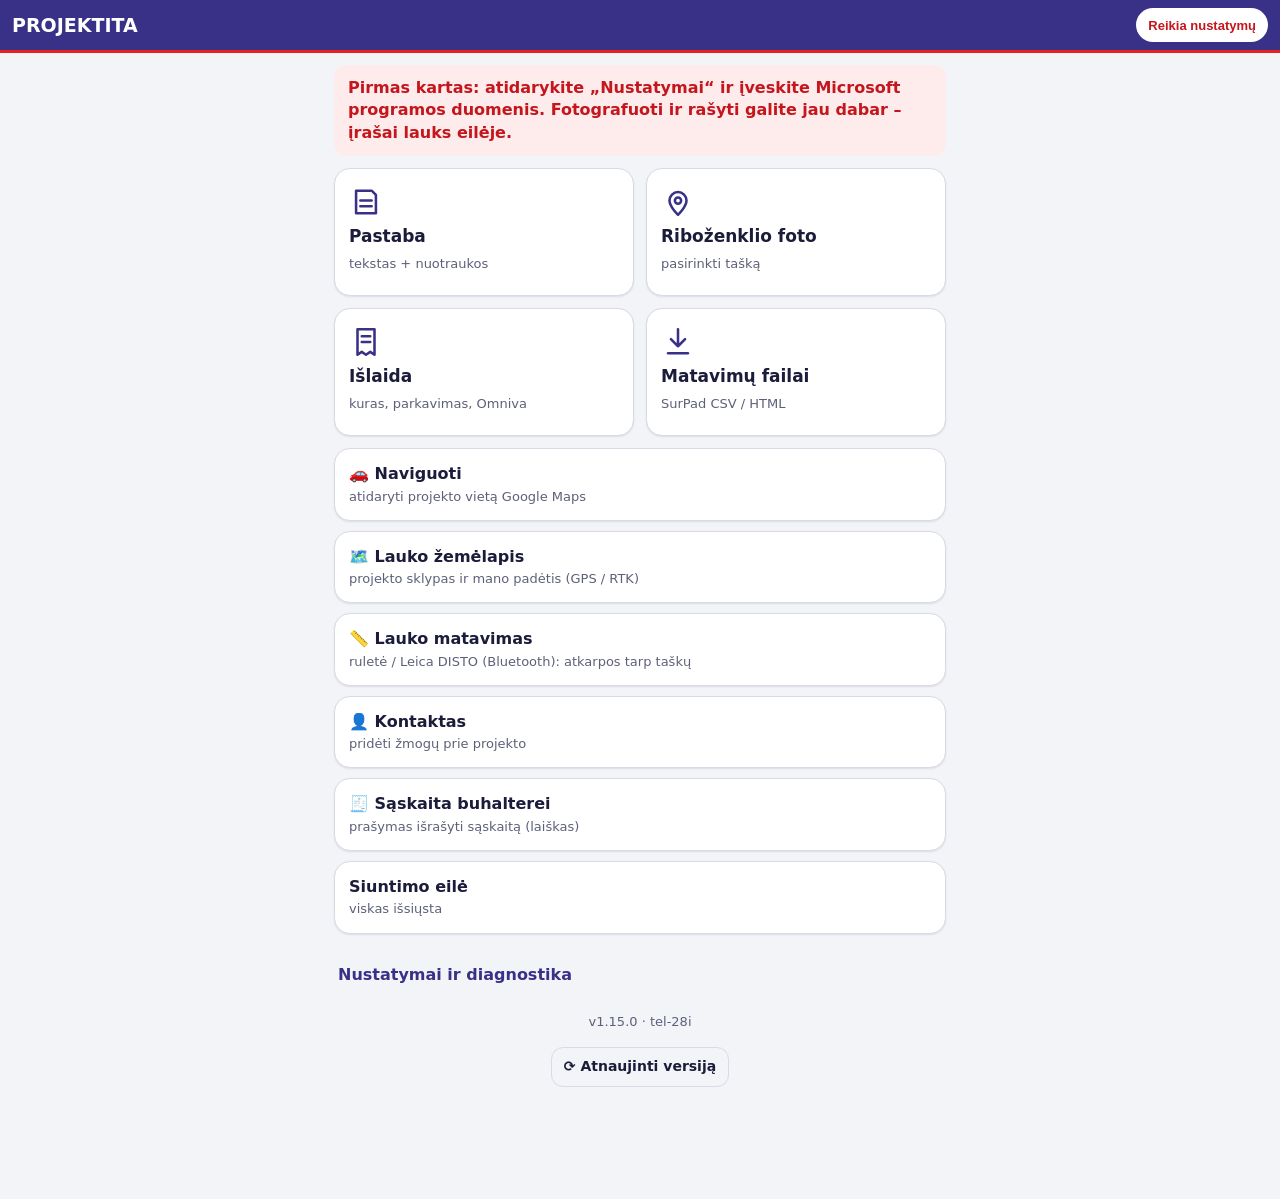
==== commit 04a816af: "Update index.html" ====
--- a/index.html
+++ b/index.html
@@ -93,7 +93,25 @@
         <div id="marker-info" class="muted small"></div>
         <button type="button" class="btn small ghost" id="marker-refresh">Atnaujinti taškus</button>
       </div>
+      <div class="seg" id="marker-mode" hidden><button type="button" data-m="plan" class="on">Planas</button><button type="button" data-m="list">Sąrašas</button></div>
+      <div id="marker-nopl" class="muted small" hidden>Plano nėra: taškų koordinačių telefonas dar negavo. Kompiuteryje atidarykite projekto KADMAT taškus (programa nusiųs koordinates), tada čia spauskite „Atnaujinti taškus“.</div>
       <input id="marker-filter" type="search" inputmode="numeric" placeholder="Ieškoti taško Nr. …" autocomplete="off">
+      <div id="marker-plan" hidden>
+        <div class="mk-box">
+          <svg id="mk-svg" xmlns="http://www.w3.org/2000/svg"></svg>
+          <div class="mk-zoom">
+            <button type="button" id="mk-zi" aria-label="Didinti">＋</button>
+            <button type="button" id="mk-zo" aria-label="Mažinti">－</button>
+            <button type="button" id="mk-fit" aria-label="Rodyti visus">⤢</button>
+            <button type="button" id="mk-gps" aria-label="Mano vieta">◎</button>
+          </div>
+        </div>
+        <div class="muted small" id="mk-hint">Palieskite tašką planete, tada „Fotografuoti“. Du pirštai – mastelis.</div>
+        <div id="mk-sel" class="mk-sel" hidden>
+          <div><b id="mk-sel-nr"></b> <span class="muted" id="mk-sel-k"></span><div class="small" id="mk-sel-n"></div></div>
+          <button type="button" class="btn primary" id="mk-shoot">Fotografuoti</button>
+        </div>
+      </div>
       <div class="chips" id="marker-chips"></div>
       <div id="marker-manual" class="manual" hidden>
         <p class="muted small" id="marker-manual-msg"></p>
@@ -216,6 +234,7 @@
           <button type="button" id="fm-ab-zin" aria-label="Didinti">＋</button>
           <button type="button" id="fm-ab-zout" aria-label="Mažinti">－</button>
           <button type="button" id="fm-ab-zfit" aria-label="Rodyti visą">⤢</button>
+          <button type="button" id="fm-ab-zln" class="vx" aria-label="Pripiešti linija">／</button>
           <button type="button" id="fm-ab-zwd" class="vx" aria-label="Sutapdinti kampus">⌖</button>
           <button type="button" id="fm-ab-zvx" class="vx" aria-label="Įterpti viršūnę į pasirinktą kraštinę" hidden>●＋</button>
         </div>
@@ -223,6 +242,7 @@
       <div class="fm-ab-tools">
         <button type="button" class="btn small ghost" id="fm-ab-len">✎ Ruletės ilgis</button>
         <button type="button" class="btn small ghost" id="fm-ab-move">✥ Kampai</button>
+        <button type="button" class="btn small ghost" id="fm-ab-ln">／ Linija</button>
         <button type="button" class="btn small ghost" id="fm-ab-add">＋ Objektas</button>
         <button type="button" class="btn small ghost" id="fm-ab-wd">⌖ Sutapdinti kampus</button>
         <button type="button" class="btn small ghost" id="fm-ab-vxu" hidden>↶ Atšaukti keitimą</button>
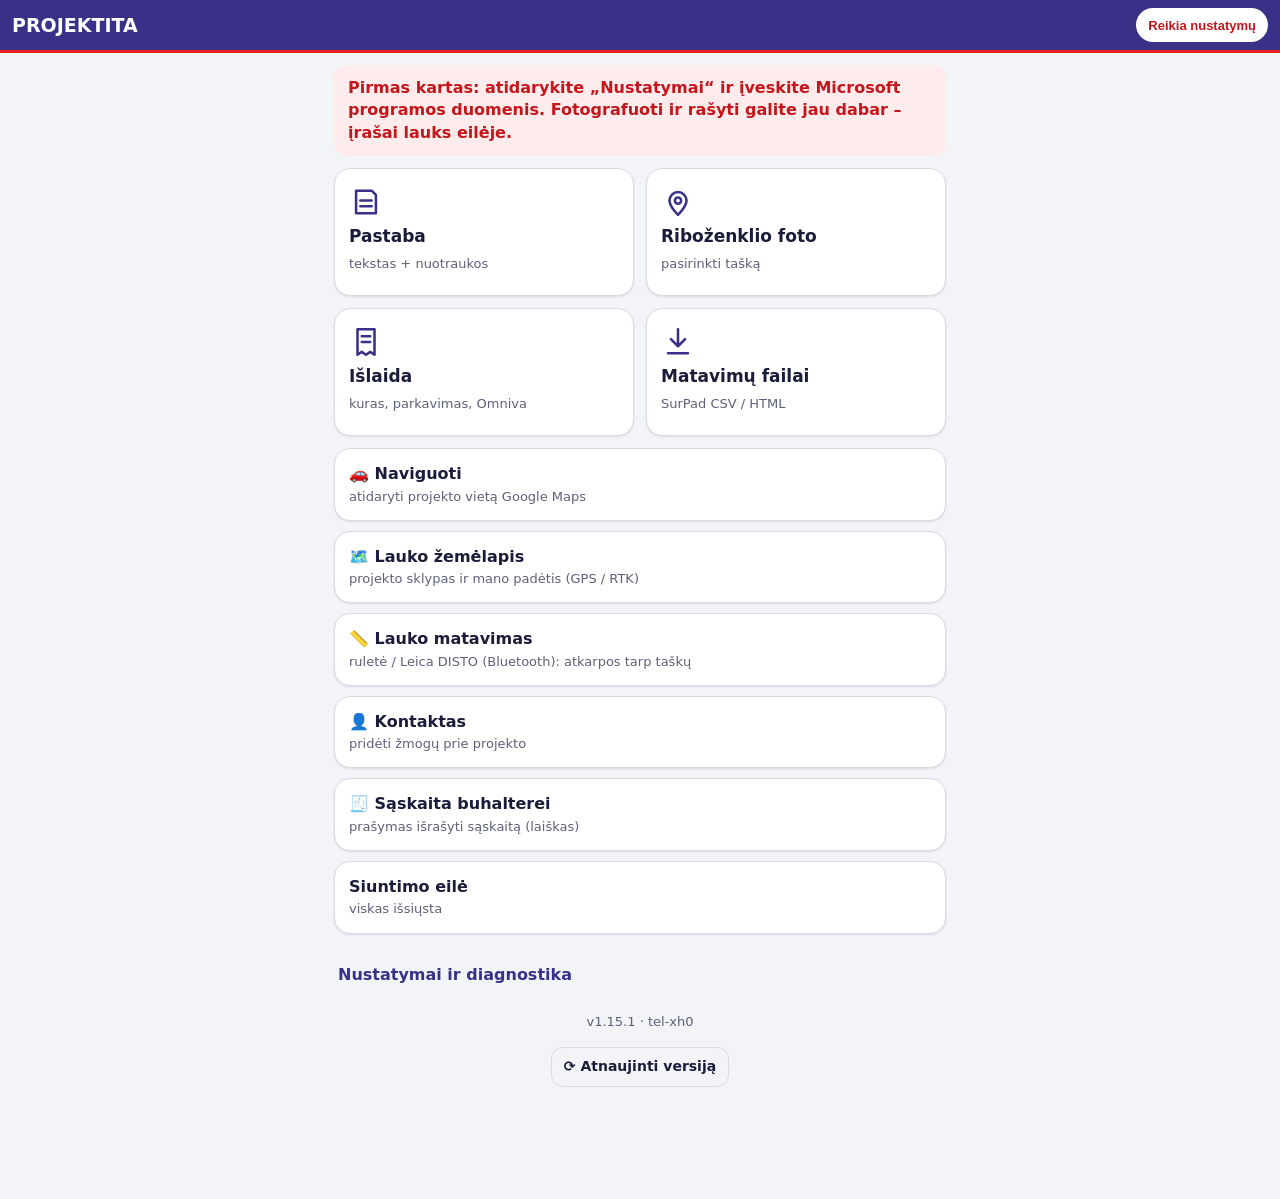
==== commit 43127a90: "Update index.html" ====
--- a/index.html
+++ b/index.html
@@ -216,6 +216,7 @@
   <section id="v-fm" class="view" data-title="Lauko matavimas" hidden>
     <label class="lbl">Projektas</label>
     <button type="button" class="pick" id="fm-project">Pasirinkite projektą…</button>
+    <div id="fm-drafts" class="fm-drafts" hidden></div>
     <div class="card fm-box">
       <div class="row between">
         <div>
--- a/app.css
+++ b/app.css
@@ -169,3 +169,25 @@
 .fm-ab-bar{position:fixed;left:0;right:0;bottom:0;z-index:70;background:var(--card);border-top:2px solid var(--primary);padding:10px 12px calc(10px + env(safe-area-inset-bottom));display:flex;flex-direction:column;gap:6px}
 .fm-ab-bar .row{display:flex;gap:8px;align-items:center}
 .fm-ab-bar input{flex:1;min-width:0}
+
+/* riboženklių planas */
+.seg{display:flex;gap:6px;margin:10px 0 6px}
+.seg button{flex:1;font:inherit;font-weight:650;border:1.5px solid var(--line);background:var(--card);color:var(--text);border-radius:10px;padding:9px 0;min-height:42px}
+.seg button.on{background:var(--primary);color:var(--primary-text);border-color:var(--primary)}
+.mk-box{position:relative;border:1.5px solid var(--line);border-radius:12px;overflow:hidden;background:var(--card);margin:8px 0 6px}
+#mk-svg{display:block;width:100%;height:calc(100dvh - 380px);min-height:320px;touch-action:none;user-select:none;-webkit-user-select:none}
+.mk-zoom{position:absolute;top:8px;right:8px;display:flex;flex-direction:column;gap:6px}
+.mk-zoom button{width:42px;height:42px;border-radius:12px;border:1px solid var(--line);background:var(--card);color:var(--text);font-size:21px;line-height:1;padding:0;box-shadow:0 2px 6px rgba(0,0,0,.25)}
+.mk-zoom button:active,.mk-zoom button.on{background:var(--primary);color:var(--primary-text)}
+.mk-bg{fill:none;stroke:var(--line);stroke-width:1;vector-effect:non-scaling-stroke}
+.mk-bld{fill:var(--primary-soft);fill-opacity:.55;stroke:var(--muted);stroke-width:1.2}
+.mk-bl{fill:none;stroke:var(--muted);stroke-width:1.2}
+.mk-p circle{fill:var(--card);stroke:var(--primary);stroke-width:2}
+.mk-p text{font-size:13px;font-weight:700;fill:var(--text);paint-order:stroke;stroke:var(--card);stroke-width:3px;stroke-linejoin:round;pointer-events:none}
+.mk-p.done circle{fill:var(--primary)}
+.mk-p.hit circle{stroke:var(--accent);stroke-width:3.5}
+.mk-p.sel circle{fill:var(--accent);stroke:var(--accent);stroke-width:3}
+.mk-me{fill:#1a73e8;stroke:#fff;stroke-width:2.5}
+.mk-acc{fill:#1a73e8;fill-opacity:.15;stroke:#1a73e8;stroke-width:1}
+.mk-sel{position:sticky;bottom:calc(8px + env(safe-area-inset-bottom));display:flex;align-items:center;justify-content:space-between;gap:10px;margin-top:8px;padding:10px 12px;border:1.5px solid var(--primary);border-radius:12px;background:var(--card);box-shadow:0 2px 10px rgba(0,0,0,.2)}
+.mk-sel b{font-size:22px}
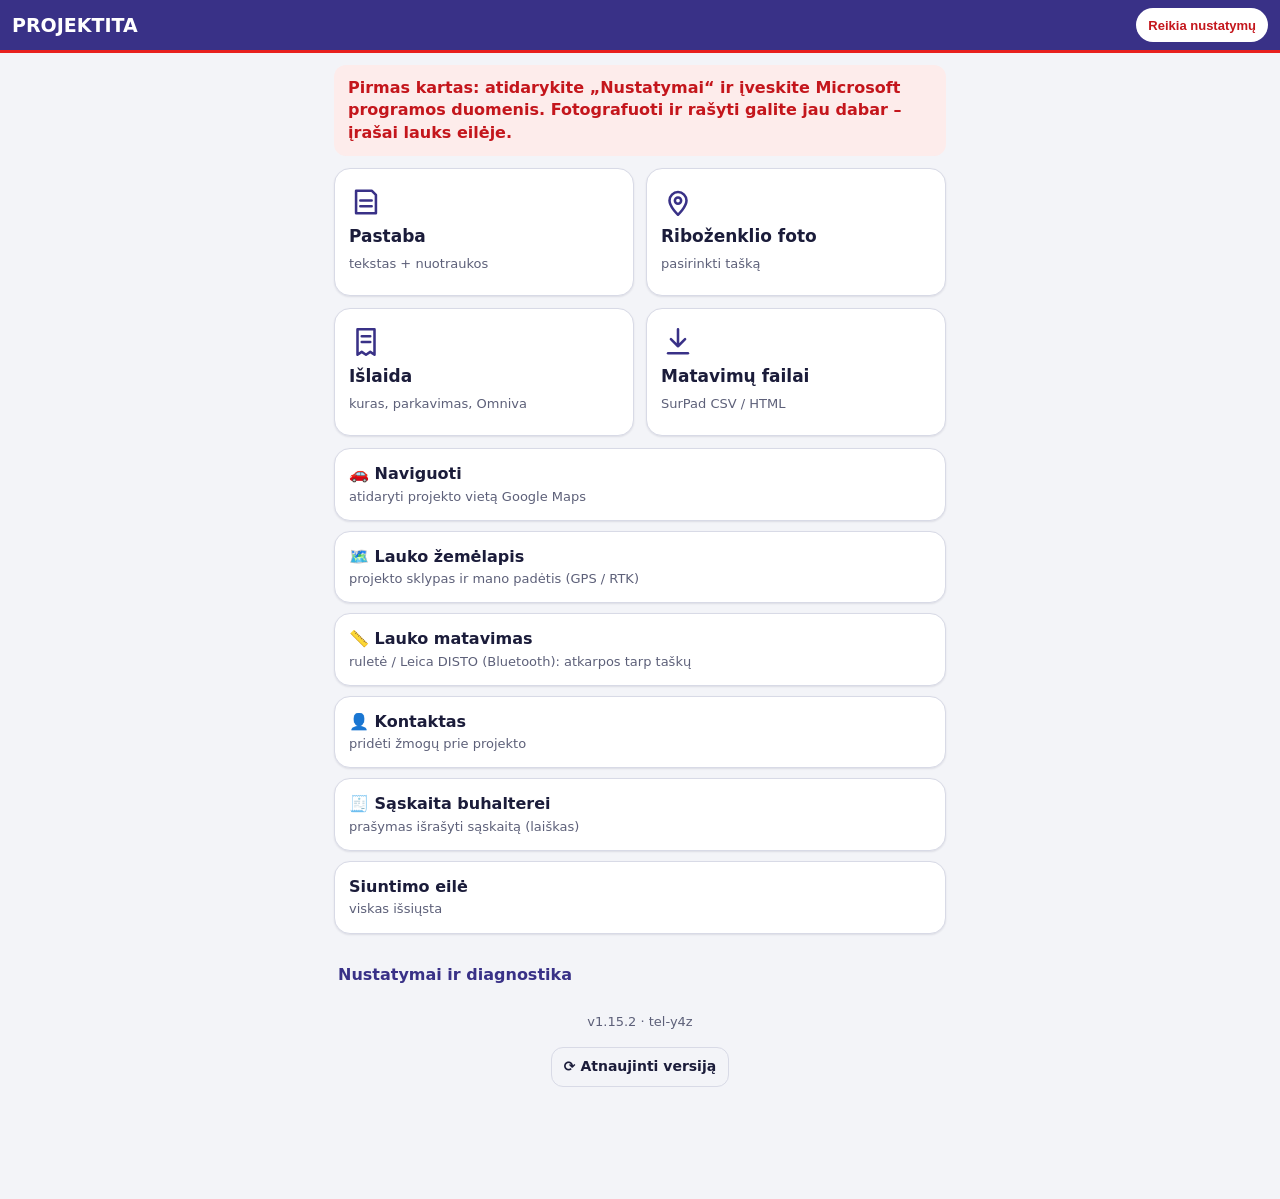
==== commit ce4d292e: "Telefono programėlė v1.15.2 (iš PROJEKTITA sistemos)" ====
--- a/index.html
+++ b/index.html
@@ -5,8 +5,8 @@
 <meta name="viewport" content="width=device-width, initial-scale=1, viewport-fit=cover">
 <meta name="theme-color" content="#393187">
 <link rel="manifest" href="manifest.webmanifest">
-<link rel="icon" href="icon-192.png">
-<link rel="apple-touch-icon" href="icon-192.png">
+<link rel="icon" href="icons/icon-192.png">
+<link rel="apple-touch-icon" href="icons/icon-192.png">
 <title>PROJEKTITA lauke</title>
 <link rel="stylesheet" href="app.css">
 </head>
@@ -206,9 +206,10 @@
   <section id="v-files" class="view" data-title="Matavimų failai" hidden>
     <label class="lbl">Projektas</label>
     <button type="button" class="pick" id="files-project">Pasirinkite projektą…</button>
-    <p class="muted small">Pasirinkite SurPad eksportuotus CSV (ir, jei norite, HTML) failus. Kompiuteryje jie bus sudėti į projekto „04 matavimu duomenys“ dienos aplanką pagal matavimo datą.</p>
+    <p class="muted small">Pasirinkite SurPad eksportuotus CSV (ir, jei norite, HTML) failus. Kompiuteryje jie bus sudėti į projekto „04 matavimu duomenys“ dienos aplanką – pagal PASKUTINĘ faile esančią matavimo datą.</p>
     <button type="button" class="btn" id="files-pick">Pasirinkti failus…</button>
     <ul class="list" id="files-list"></ul>
+    <p class="muted small" id="files-info" hidden></p>
     <div class="bar"><button type="button" class="btn primary" id="files-save">Išsaugoti į eilę</button></div>
   </section>
 
--- a/app.css
+++ b/app.css
@@ -191,3 +191,5 @@
 .mk-acc{fill:#1a73e8;fill-opacity:.15;stroke:#1a73e8;stroke-width:1}
 .mk-sel{position:sticky;bottom:calc(8px + env(safe-area-inset-bottom));display:flex;align-items:center;justify-content:space-between;gap:10px;margin-top:8px;padding:10px 12px;border:1.5px solid var(--primary);border-radius:12px;background:var(--card);box-shadow:0 2px 10px rgba(0,0,0,.2)}
 .mk-sel b{font-size:22px}
+.fm-drafts{display:flex;flex-wrap:wrap;gap:6px;align-items:center;margin:8px 0}
+.fm-drafts .small{width:100%}
